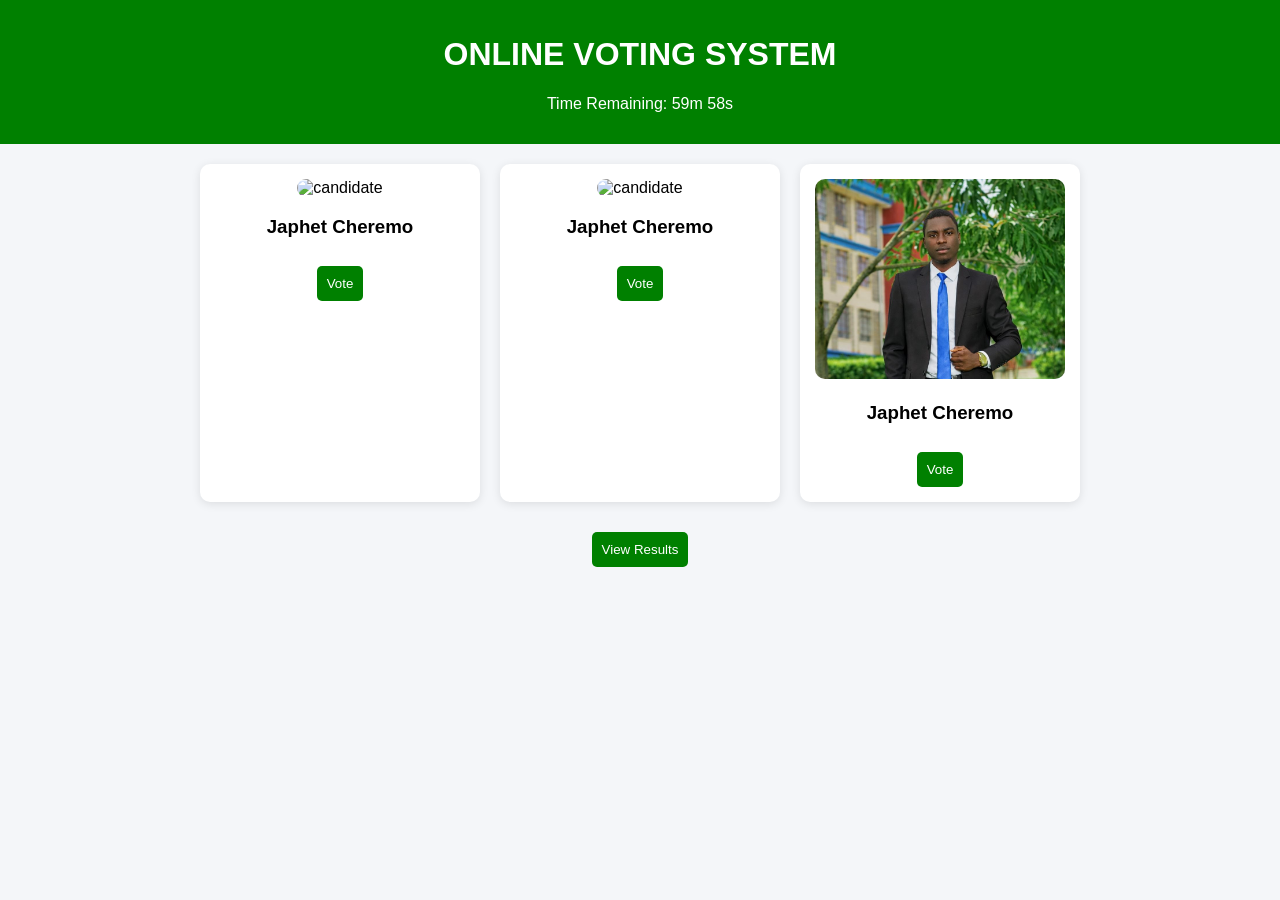
==== index.html @ c2651e5b "first commit" ====
<!DOCTYPE html>
<html lang="en">
<head>
  <meta charset="UTF-8">
  <title>Voting System</title>
  <link rel="stylesheet" href="style.css">
</head>
<body>

  <header>
    <h1>ONLINE VOTING SYSTEM</h1>
    <p id="timer">Loading timer...</p>
  </header>

  <main>
    <div class="container" id="candidates"></div>

    <div class="center">
      <a href="results.html">
        <button type="button">View Results</button>
      </a>
    </div>
  </main>

  <script src="data.js"></script>
  <script src="script.js"></script>
</body>
</html>
---- style.css ----
body {
  font-family: Arial;
  background: #f4f6f9;
  margin: 0;
}

header {
  background: green;
  color: white;
  text-align: center;
  padding: 15px;
}

.container {
  display: flex;
  flex-wrap: wrap;
  justify-content: center;
  margin: 20px;
  gap: 20px;
}

.card {
  background: white;
  width: 250px;
  border-radius: 10px;
  text-align: center;
  padding: 15px;
  box-shadow: 0 2px 10px rgba(0,0,0,0.1);
}

.card img {
  width: 100%;
  height: 200px;
  object-fit: cover;
  border-radius: 10px;
}

button {
  padding: 10px;
  margin-top: 10px;
  cursor: pointer;
  border: none;
  background: green;
  color: white;
  border-radius: 5px;
}

button:hover {
  background: darkgreen;
}

.center {
  text-align: center;
  margin-bottom: 20px;
}

.winner {
  border: 3px solid gold;
}
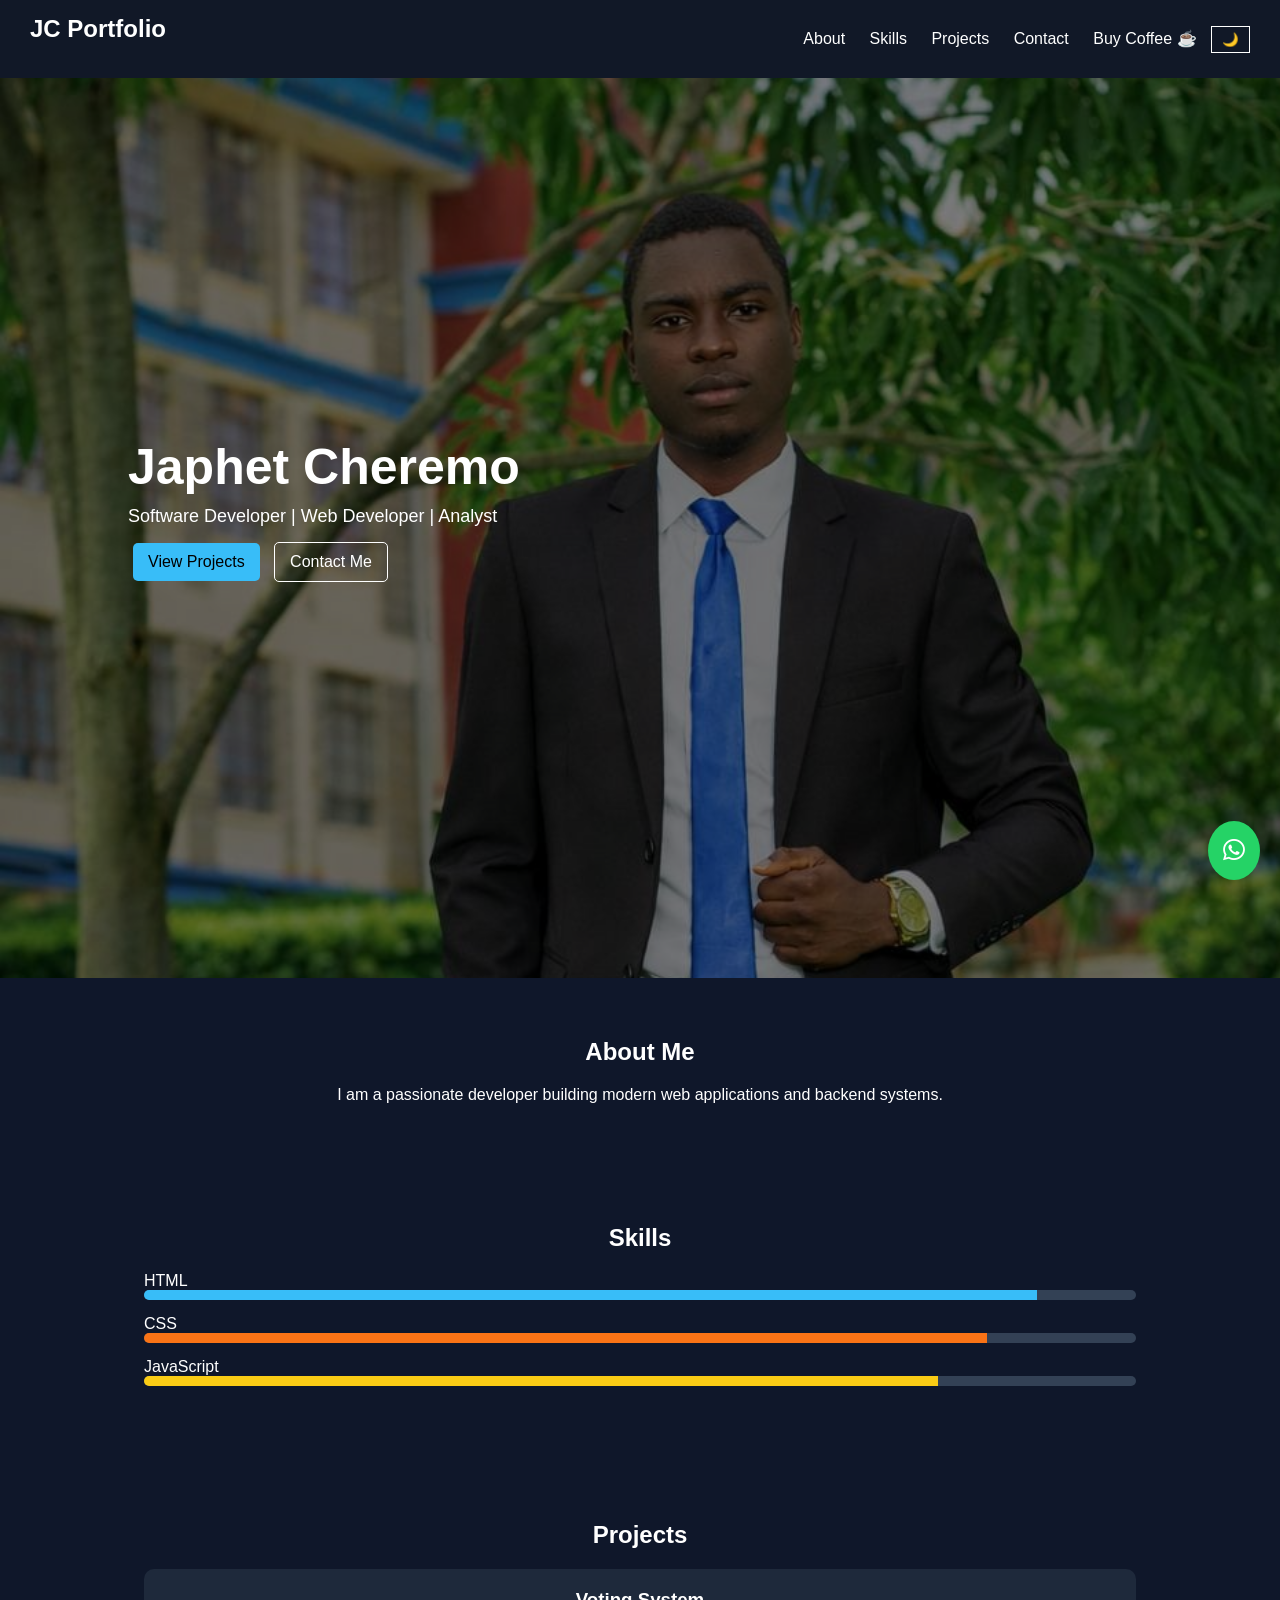
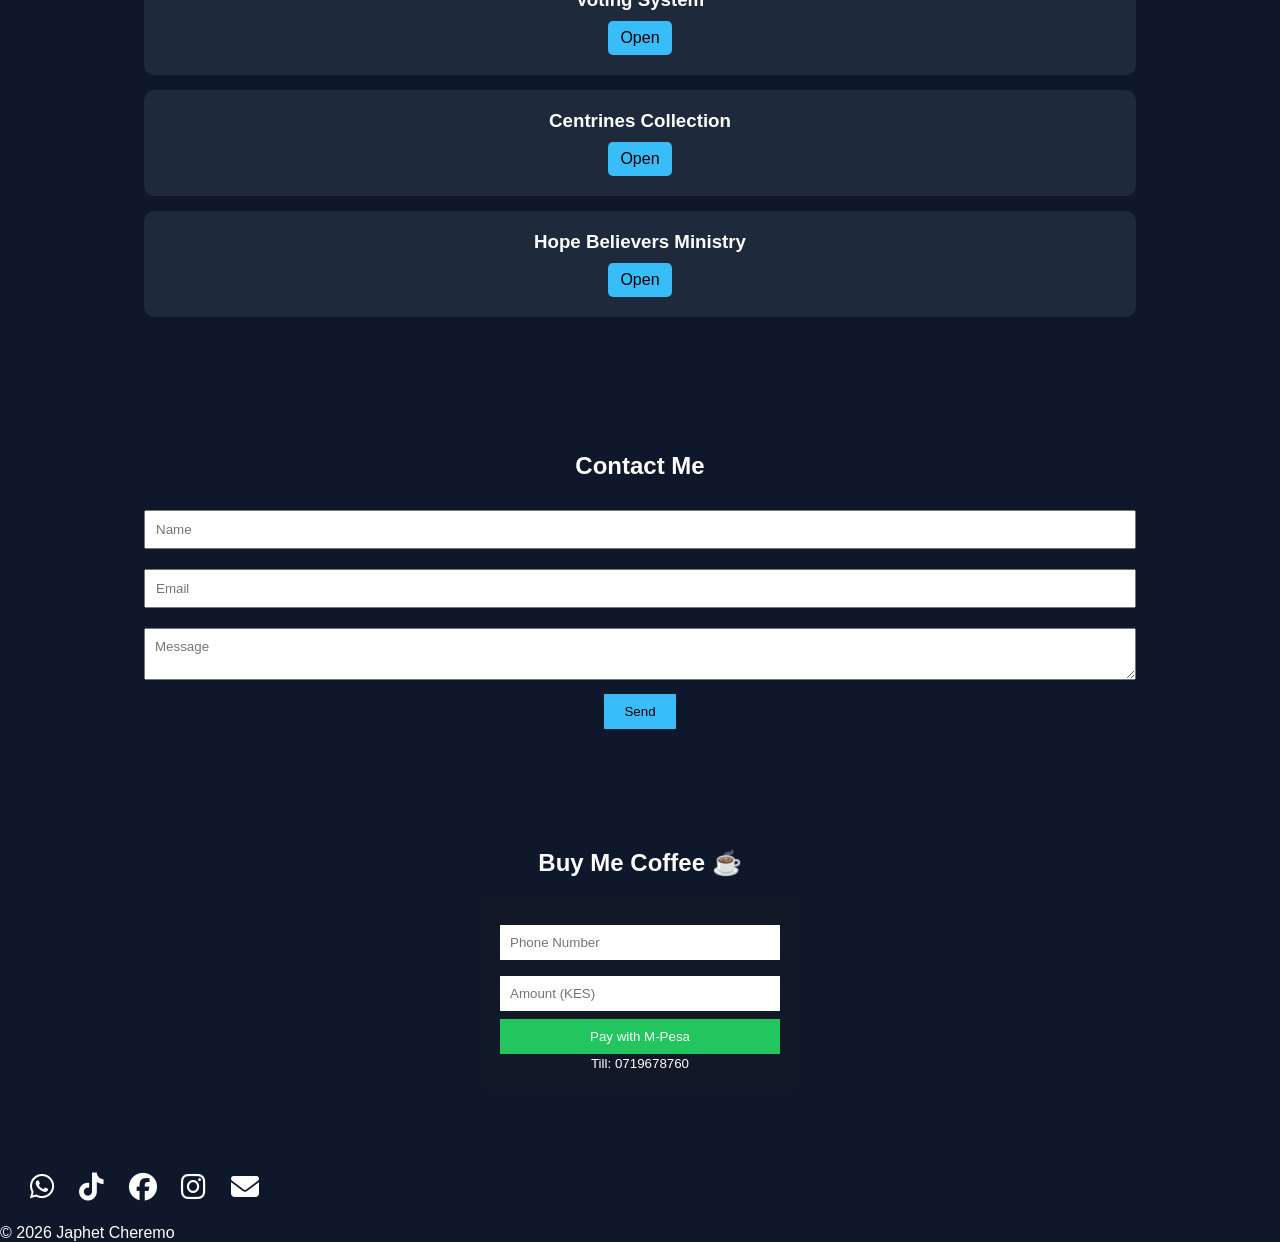
==== commit 042486c5: "Initial portfolio upload" ====
--- a/index.html
+++ b/index.html
@@ -1,28 +1,142 @@
 <!DOCTYPE html>
 <html lang="en">
 <head>
-  <meta charset="UTF-8">
-  <title>Voting System</title>
-  <link rel="stylesheet" href="style.css">
+<meta charset="UTF-8">
+<meta name="viewport" content="width=device-width, initial-scale=1.0">
+<title>Japhet Cheremo Portfolio</title>
+
+<link rel="stylesheet" href="style.css">
+<link rel="stylesheet" href="https://cdnjs.cloudflare.com/ajax/libs/font-awesome/6.5.0/css/all.min.css">
 </head>
+
 <body>
 
-  <header>
-    <h1>ONLINE VOTING SYSTEM</h1>
-    <p id="timer">Loading timer...</p>
-  </header>
+<nav>
+  <h2>JC Portfolio</h2>
 
-  <main>
-    <div class="container" id="candidates"></div>
+  <div class="nav-links">
+    <a href="#about">About</a>
+    <a href="#skills">Skills</a>
+    <a href="#projects">Projects</a>
+    <a href="#contact">Contact</a>
+    <a href="#donate">Buy Coffee ☕</a>
 
-    <div class="center">
-      <a href="results.html">
-        <button type="button">View Results</button>
-      </a>
+    <button onclick="toggleDark()" class="dark-btn">🌙</button>
+  </div>
+</nav>
+
+<header class="hero">
+
+  <div class="slider">
+    <div class="slides">
+
+      <div class="slide">
+        <img src="cheremo.jpeg" alt="slide">
+      </div>
+
+      
+
     </div>
-  </main>
+  </div>
 
-  <script src="data.js"></script>
-  <script src="script.js"></script>
+  <div class="overlay"></div>
+
+  <div class="hero-text">
+    <h1>Japhet Cheremo</h1>
+    <p>Software Developer | Web Developer | Analyst</p>
+
+    <div class="buttons">
+      <a href="#projects" class="btn">View Projects</a>
+      <a href="#contact" class="btn-outline">Contact Me</a>
+    </div>
+  </div>
+
+</header>
+
+<!-- ================= ABOUT ================= -->
+<section id="about">
+  <h2>About Me</h2>
+  <p>
+    I am a passionate developer building modern web applications and backend systems.
+  </p>
+</section>
+
+<!-- ================= SKILLS ================= -->
+<section id="skills">
+  <h2>Skills</h2>
+
+  <div class="skill"><p>HTML</p><div class="bar"><div class="fill html"></div></div></div>
+  <div class="skill"><p>CSS</p><div class="bar"><div class="fill css"></div></div></div>
+  <div class="skill"><p>JavaScript</p><div class="bar"><div class="fill js"></div></div></div>
+
+</section>
+
+<!-- ================= PROJECTS ================= -->
+<section id="projects">
+  <h2>Projects</h2>
+
+  <div class="project">
+    <h3>Voting System</h3>
+    <a href="https://japhetcheremo-cloud.github.io/repository/" target="_blank">Open</a>
+  </div>
+
+  <div class="project">
+    <h3>Centrines Collection</h3>
+    <a href="https://japhetcheremo-cloud.github.io/centrines-collection/" target="_blank">Open</a>
+  </div>
+
+  <div class="project">
+    <h3>Hope Believers Ministry</h3>
+    <a href="https://japhetcheremo-cloud.github.io/hope-belivers-ministry/" target="_blank">Open</a>
+  </div>
+
+</section>
+
+<!-- ================= CONTACT ================= -->
+<section id="contact">
+  <h2>Contact Me</h2>
+
+  <form>
+    <input type="text" placeholder="Name">
+    <input type="email" placeholder="Email">
+    <textarea placeholder="Message"></textarea>
+    <button type="submit">Send</button>
+  </form>
+</section>
+
+<!-- ================= MPESA ================= -->
+<section id="donate">
+  <h2>Buy Me Coffee ☕</h2>
+
+  <div class="mpesa-card">
+    <input type="text" placeholder="Phone Number">
+    <input type="number" placeholder="Amount (KES)">
+    <button onclick="payMpesa()">Pay with M-Pesa</button>
+    <p id="mpesa-status"></p>
+
+    <small>Till: 0719678760</small>
+  </div>
+</section>
+
+<!-- ================= SOCIAL ================= -->
+<footer>
+
+  <div class="social-icons">
+    <a href="https://wa.me/254719678760"><i class="fab fa-whatsapp"></i></a>
+    <a href="https://www.tiktok.com/@japhet.cheremo"><i class="fab fa-tiktok"></i></a>
+    <a href="https://www.facebook.com/profile.php?id=61564247063691"><i class="fab fa-facebook"></i></a>
+    <a href="https://www.instagram.com/honjaphetcheremo/"><i class="fab fa-instagram"></i></a>
+    <a href="mailto:japhetcheremo@gmail.com"><i class="fas fa-envelope"></i></a>
+  </div>
+
+  <p>© 2026 Japhet Cheremo</p>
+</footer>
+
+<!-- FLOATING WHATSAPP -->
+<a href="https://wa.me/254719678760" class="whatsapp-float">
+  <i class="fab fa-whatsapp"></i>
+</a>
+
+<script src="script.js"></script>
 </body>
 </html>
--- a/style.css
+++ b/style.css
@@ -1,59 +1,278 @@
+* {
+  margin: 0;
+  padding: 0;
+  box-sizing: border-box;
+  font-family: Arial, sans-serif;
+}
+
+/* ================= BODY ================= */
 body {
-  font-family: Arial;
-  background: #f4f6f9;
-  margin: 0;
-}
-
-header {
-  background: green;
-  color: white;
+  background: #0f172a;
+  color: white;
+  transition: 0.4s;
+}
+
+/* ================= DARK MODE ================= */
+.dark-mode {
+  background: white;
+  color: black;
+}
+
+/* ================= NAVBAR ================= */
+nav {
+  display: flex;
+  justify-content: space-between;
+  align-items: center;
+  padding: 15px 30px;
+  background: #111827;
+  position: sticky;
+  top: 0;
+  z-index: 1000;
+}
+
+.nav-links a {
+  margin: 0 10px;
+  color: white;
+  text-decoration: none;
+}
+
+.dark-btn {
+  background: transparent;
+  border: 1px solid white;
+  color: white;
+  padding: 5px 10px;
+  cursor: pointer;
+}
+
+.hero {
+  position: relative;
+  height: 100vh;
+  overflow: hidden;
+}
+
+/* SLIDER CONTAINER */
+.slides {
+  width: 100%;
+  height: 100%;
+  position: relative;
+}
+
+
+.slide img {
+  width: 110%;              
+  height: 100vh;
+  object-fit: cover;
+  position: absolute;
+  top: 0;
+  left: 0;
+
+  animation: slowMove 10s infinite alternate ease-in-out;
+}
+
+
+@keyframes slowMove {
+  0% {
+    transform: scale(1.1) translateX(0px);
+  }
+  100% {
+    transform: scale(1.1) translateX(-60px);
+  }
+}
+
+
+.overlay {
+  position: absolute;
+  width: 100%;
+  height: 100%;
+  background: rgba(0,0,0,0.5);
+  top: 0;
+  left: 0;
+}
+
+
+.hero-text {
+  position: absolute;
+  top: 40%;
+  left: 10%;
+  z-index: 2;
+}
+
+.hero-text h1 {
+  font-size: 50px;
+}
+
+.hero-text p {
+  font-size: 18px;
+  margin: 10px 0;
+}
+
+
+.buttons {
+  margin-top: 10px;
+}
+
+.btn, .btn-outline {
+  padding: 10px 15px;
+  margin: 5px;
+  border-radius: 5px;
+  text-decoration: none;
+  display: inline-block;
+}
+
+.btn {
+  background: #38bdf8;
+  color: black;
+}
+
+.btn-outline {
+  border: 1px solid white;
+  color: white;
+}
+
+section {
+  padding: 60px 20px;
   text-align: center;
+}
+
+h2 {
+  margin-bottom: 20px;
+}
+
+.skill {
+  width: 80%;
+  margin: 15px auto;
+  text-align: left;
+}
+
+.bar {
+  width: 100%;
+  height: 10px;
+  background: #334155;
+  border-radius: 10px;
+  overflow: hidden;
+}
+
+.fill {
+  height: 10px;
+  animation: fillAnim 2s ease-in-out;
+}
+
+.html { width: 90%; background: #38bdf8; }
+.css { width: 85%; background: #f97316; }
+.js { width: 80%; background: #facc15; }
+
+/* animation */
+@keyframes fillAnim {
+  from { width: 0; }
+}
+
+.project {
+  background: #1e293b;
+  padding: 20px;
+  margin: 15px auto;
+  width: 80%;
+  border-radius: 10px;
+  transition: 0.3s;
+}
+
+.project:hover {
+  transform: scale(1.03);
+}
+
+.project a {
+  display: inline-block;
+  margin-top: 10px;
+  padding: 8px 12px;
+  background: #38bdf8;
+  color: black;
+  text-decoration: none;
+  border-radius: 5px;
+}
+
+form {
+  width: 80%;
+  margin: auto;
+}
+
+form input, form textarea {
+  width: 100%;
+  margin: 10px 0;
+  padding: 10px;
+}
+
+form button {
+  padding: 10px 20px;
+  background: #38bdf8;
+  border: none;
+  cursor: pointer;
+}
+
+.mpesa-card {
+  background: #111827;
+  width: 320px;
+  margin: auto;
+  padding: 20px;
+  border-radius: 10px;
+}
+
+.mpesa-card input {
+  width: 100%;
+  margin: 8px 0;
+  padding: 10px;
+  border: none;
+}
+
+.mpesa-card button {
+  width: 100%;
+  padding: 10px;
+  background: #22c55e;
+  border: none;
+  cursor: pointer;
+  color: white;
+}
+
+.social-icons {
+  margin: 20px;
+}
+
+.social-icons a {
+  font-size: 28px;
+  margin: 10px;
+  color: white;
+  transition: 0.3s;
+}
+
+.social-icons a:hover {
+  transform: scale(1.2);
+}
+
+.wa { color: #25D366; }
+.tiktok { color: white; }
+.fb { color: #1877F2; }
+.ig { color: #E1306C; }
+.mail { color: #facc15; }
+
+.whatsapp-float {
+  position: fixed;
+  bottom: 20px;
+  right: 20px;
+  background: #25D366;
   padding: 15px;
-}
-
-.container {
-  display: flex;
-  flex-wrap: wrap;
-  justify-content: center;
-  margin: 20px;
-  gap: 20px;
-}
-
-.card {
-  background: white;
-  width: 250px;
-  border-radius: 10px;
-  text-align: center;
-  padding: 15px;
-  box-shadow: 0 2px 10px rgba(0,0,0,0.1);
-}
-
-.card img {
-  width: 100%;
-  height: 200px;
-  object-fit: cover;
-  border-radius: 10px;
-}
-
-button {
-  padding: 10px;
-  margin-top: 10px;
-  cursor: pointer;
-  border: none;
-  background: green;
-  color: white;
-  border-radius: 5px;
-}
-
-button:hover {
-  background: darkgreen;
-}
-
-.center {
-  text-align: center;
-  margin-bottom: 20px;
-}
-
-.winner {
-  border: 3px solid gold;
+  border-radius: 50%;
+  font-size: 25px;
+  color: white;
+  z-index: 1000;
+}
+@media (max-width: 768px) {
+  .hero-text h1 {
+    font-size: 30px;
+  }
+
+  .project {
+    width: 95%;
+  }
+
+  .mpesa-card {
+    width: 90%;
+  }
 }
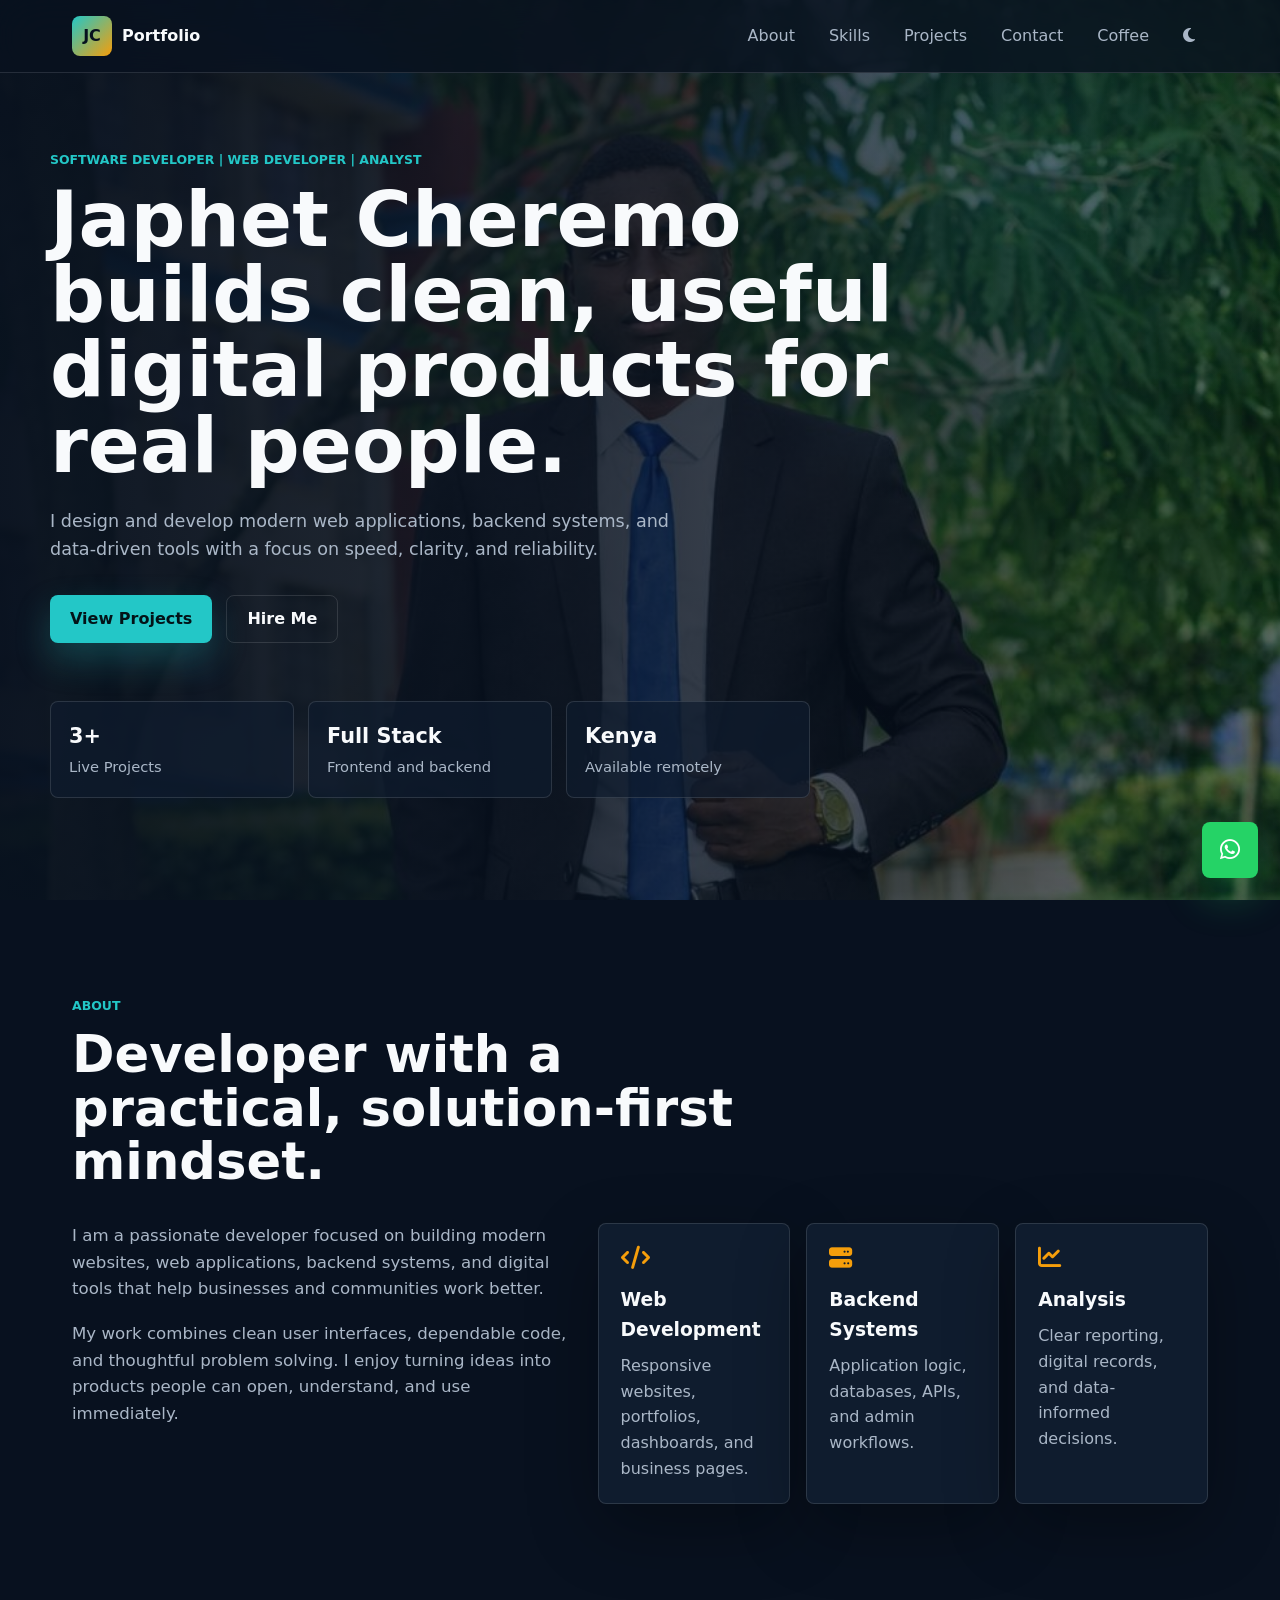
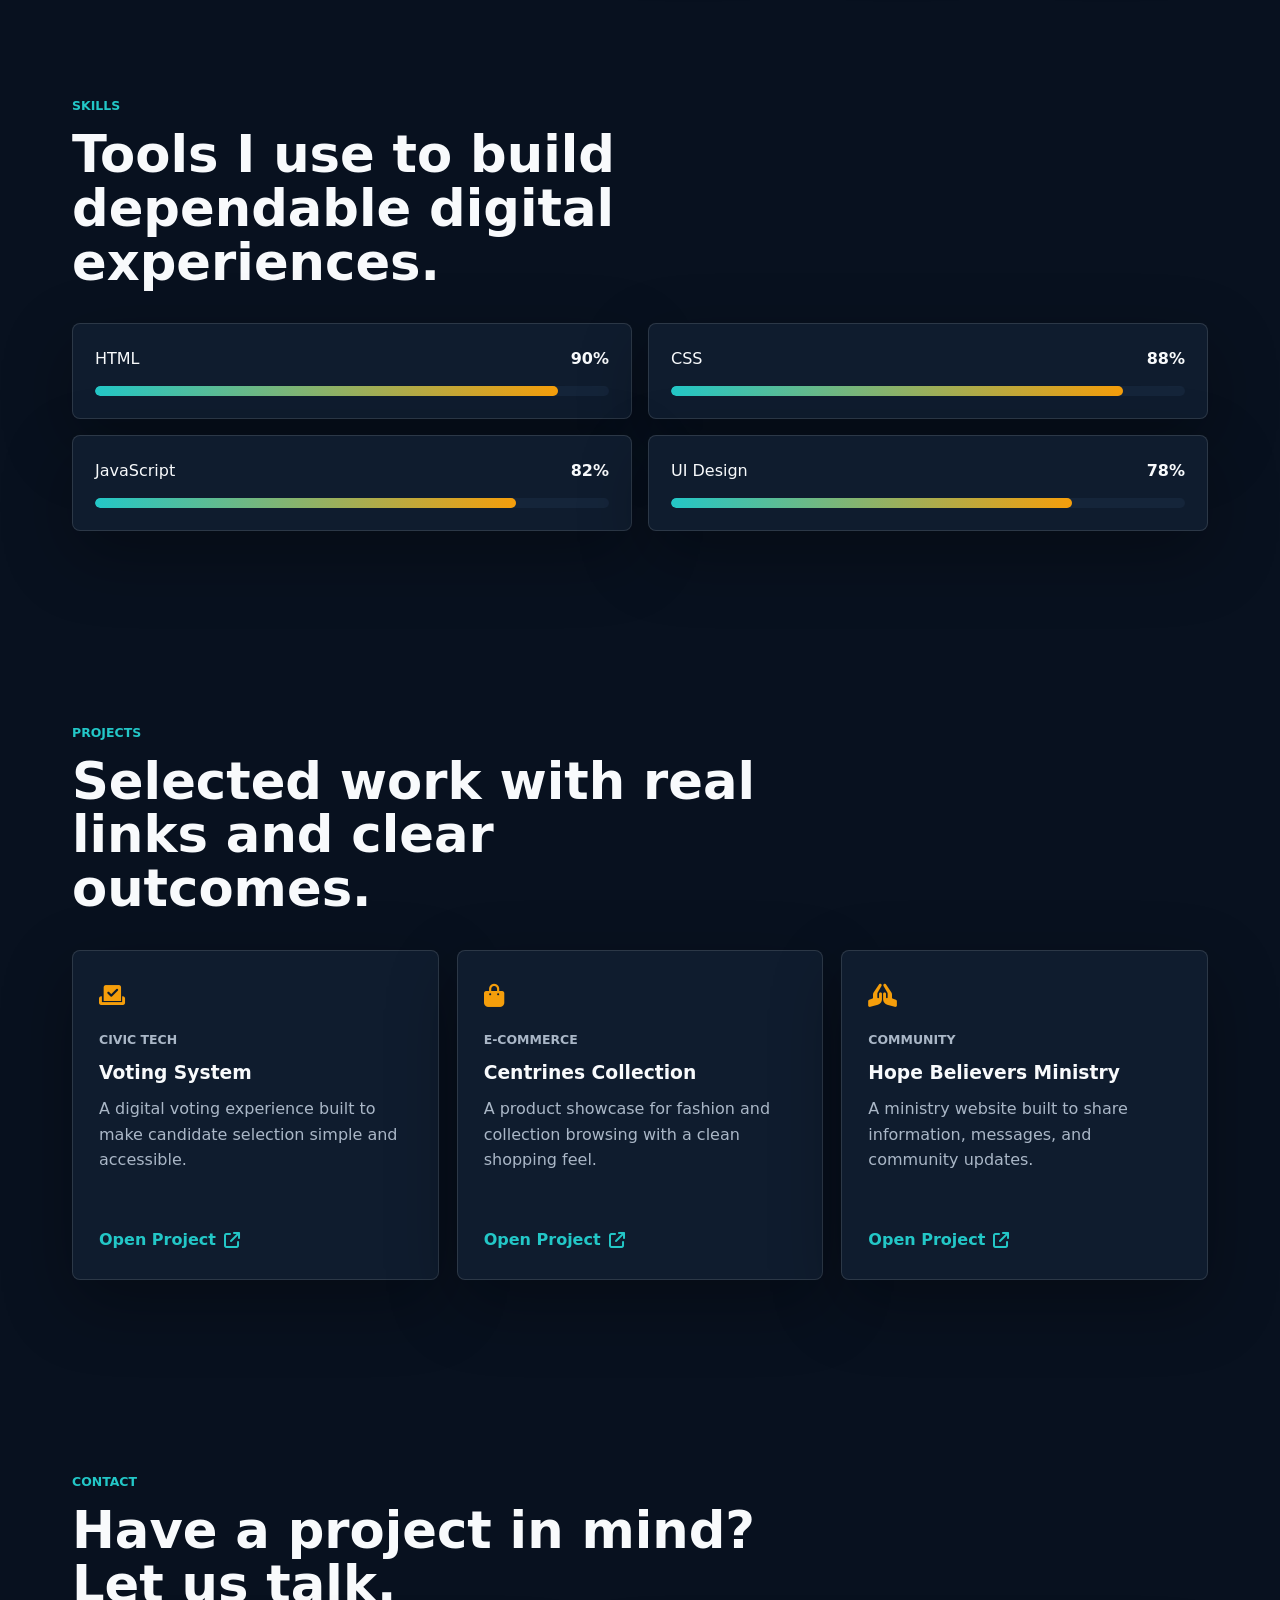
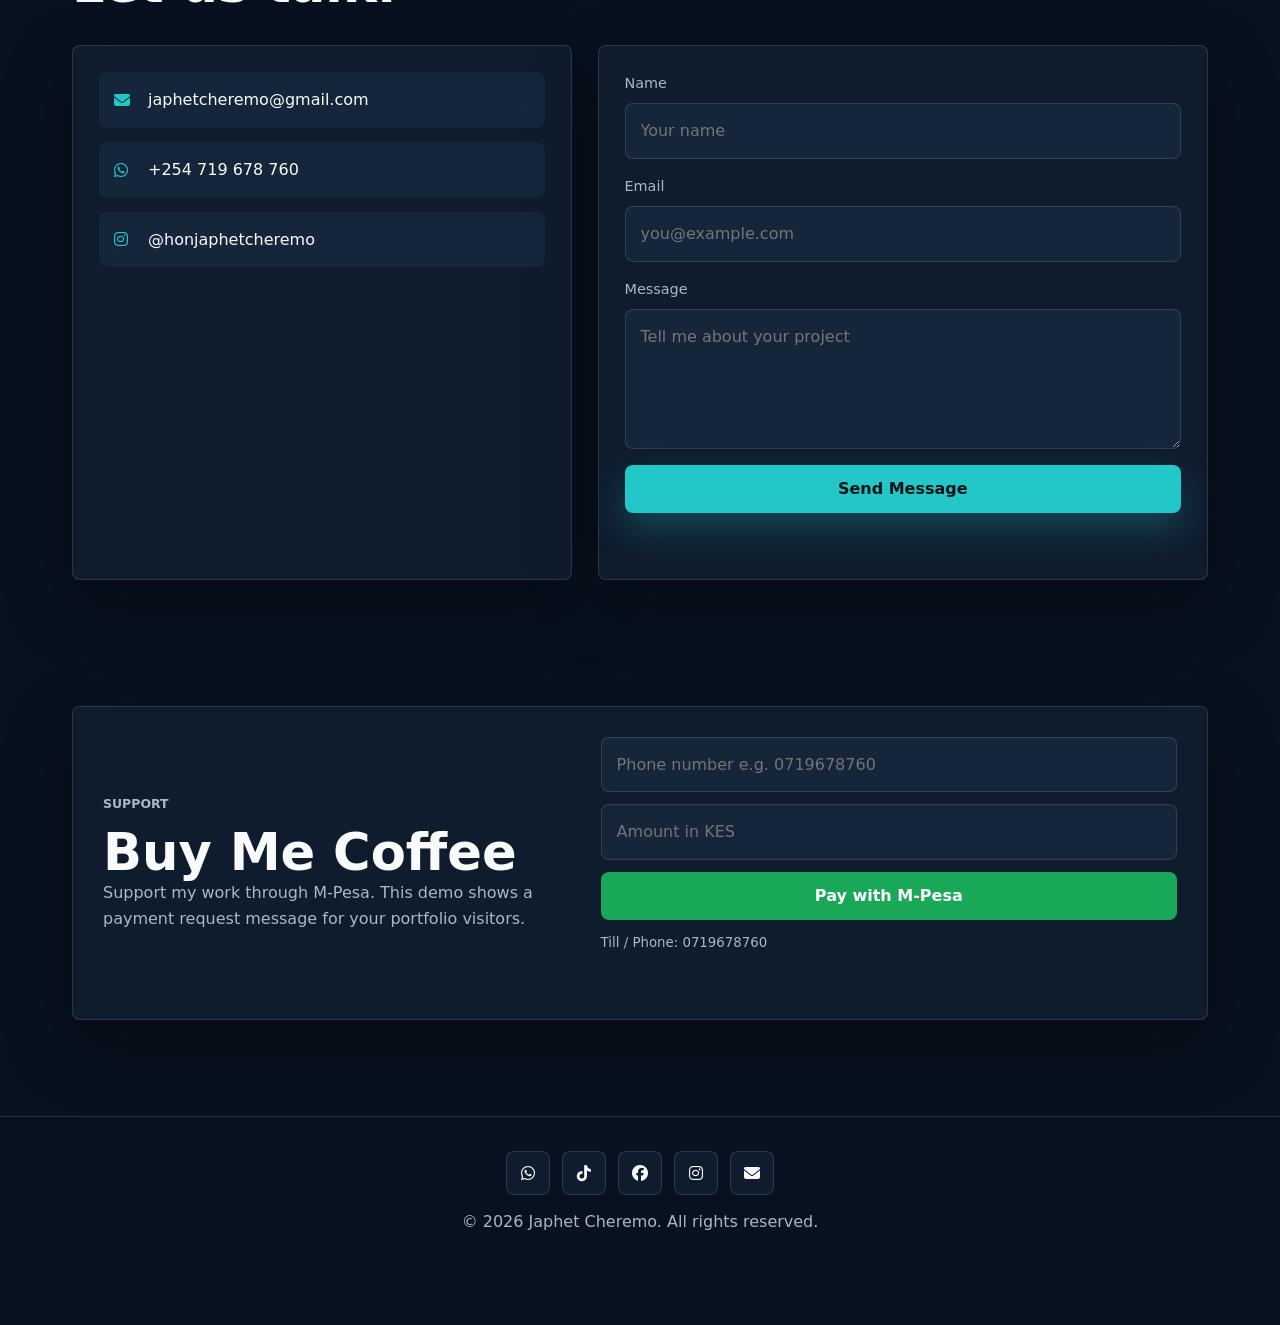
==== commit 2f12fd93: "update" ====
--- a/index.html
+++ b/index.html
@@ -1,142 +1,254 @@
 <!DOCTYPE html>
 <html lang="en">
 <head>
-<meta charset="UTF-8">
-<meta name="viewport" content="width=device-width, initial-scale=1.0">
-<title>Japhet Cheremo Portfolio</title>
-
-<link rel="stylesheet" href="style.css">
-<link rel="stylesheet" href="https://cdnjs.cloudflare.com/ajax/libs/font-awesome/6.5.0/css/all.min.css">
+  <meta charset="UTF-8">
+  <meta name="viewport" content="width=device-width, initial-scale=1.0">
+  <meta name="description" content="Portfolio website for Japhet Cheremo, software developer, web developer, and analyst.">
+  <title>Japhet Cheremo | Software Developer</title>
+  <link rel="preconnect" href="https://cdnjs.cloudflare.com">
+  <link rel="stylesheet" href="style.css">
+  <link rel="stylesheet" href="https://cdnjs.cloudflare.com/ajax/libs/font-awesome/6.5.0/css/all.min.css">
 </head>
-
 <body>
-
-<nav>
-  <h2>JC Portfolio</h2>
-
-  <div class="nav-links">
-    <a href="#about">About</a>
-    <a href="#skills">Skills</a>
-    <a href="#projects">Projects</a>
-    <a href="#contact">Contact</a>
-    <a href="#donate">Buy Coffee ☕</a>
-
-    <button onclick="toggleDark()" class="dark-btn">🌙</button>
-  </div>
-</nav>
-
-<header class="hero">
-
-  <div class="slider">
-    <div class="slides">
-
-      <div class="slide">
-        <img src="cheremo.jpeg" alt="slide">
-      </div>
-
-      
-
+  <header class="site-header">
+    <nav class="navbar" aria-label="Primary navigation">
+      <a class="brand" href="#home" aria-label="Japhet Cheremo home">
+        <span>JC</span>
+        Portfolio
+      </a>
+
+      <button class="menu-toggle" type="button" aria-label="Open navigation" aria-expanded="false">
+        <i class="fa-solid fa-bars"></i>
+      </button>
+
+      <div class="nav-links">
+        <a href="#about">About</a>
+        <a href="#skills">Skills</a>
+        <a href="#projects">Projects</a>
+        <a href="#contact">Contact</a>
+        <a href="#coffee">Coffee</a>
+        <button class="theme-toggle" type="button" aria-label="Toggle color theme">
+          <i class="fa-solid fa-moon"></i>
+        </button>
+      </div>
+    </nav>
+  </header>
+
+  <main>
+    <section class="hero" id="home">
+      <div class="hero-media" aria-hidden="true">
+        <img src="cheremo.jpeg" alt="">
+      </div>
+      <div class="hero-overlay"></div>
+
+      <div class="hero-content">
+        <p class="eyebrow">Software Developer | Web Developer | Analyst</p>
+        <h1>Japhet Cheremo builds clean, useful digital products for real people.</h1>
+        <p class="hero-copy">
+          I design and develop modern web applications, backend systems, and data-driven tools with a focus on speed, clarity, and reliability.
+        </p>
+
+        <div class="hero-actions">
+          <a class="btn primary" href="#projects">View Projects</a>
+          <a class="btn secondary" href="mailto:japhetcheremo@gmail.com">Hire Me</a>
+        </div>
+
+        <div class="hero-stats" aria-label="Professional highlights">
+          <article>
+            <strong>3+</strong>
+            <span>Live Projects</span>
+          </article>
+          <article>
+            <strong>Full Stack</strong>
+            <span>Frontend and backend</span>
+          </article>
+          <article>
+            <strong>Kenya</strong>
+            <span>Available remotely</span>
+          </article>
+        </div>
+      </div>
+    </section>
+
+    <section class="section about-section" id="about">
+      <div class="section-heading">
+        <p class="eyebrow">About</p>
+        <h2>Developer with a practical, solution-first mindset.</h2>
+      </div>
+
+      <div class="about-grid">
+        <div class="about-copy">
+          <p>
+            I am a passionate developer focused on building modern websites, web applications, backend systems, and digital tools that help businesses and communities work better.
+          </p>
+          <p>
+            My work combines clean user interfaces, dependable code, and thoughtful problem solving. I enjoy turning ideas into products people can open, understand, and use immediately.
+          </p>
+        </div>
+
+        <div class="service-list" aria-label="Services">
+          <article>
+            <i class="fa-solid fa-code"></i>
+            <h3>Web Development</h3>
+            <p>Responsive websites, portfolios, dashboards, and business pages.</p>
+          </article>
+          <article>
+            <i class="fa-solid fa-server"></i>
+            <h3>Backend Systems</h3>
+            <p>Application logic, databases, APIs, and admin workflows.</p>
+          </article>
+          <article>
+            <i class="fa-solid fa-chart-line"></i>
+            <h3>Analysis</h3>
+            <p>Clear reporting, digital records, and data-informed decisions.</p>
+          </article>
+        </div>
+      </div>
+    </section>
+
+    <section class="section skills-section" id="skills">
+      <div class="section-heading">
+        <p class="eyebrow">Skills</p>
+        <h2>Tools I use to build dependable digital experiences.</h2>
+      </div>
+
+      <div class="skills-grid">
+        <article class="skill-card">
+          <div class="skill-top">
+            <span>HTML</span>
+            <strong>90%</strong>
+          </div>
+          <div class="meter"><span style="width: 90%"></span></div>
+        </article>
+        <article class="skill-card">
+          <div class="skill-top">
+            <span>CSS</span>
+            <strong>88%</strong>
+          </div>
+          <div class="meter"><span style="width: 88%"></span></div>
+        </article>
+        <article class="skill-card">
+          <div class="skill-top">
+            <span>JavaScript</span>
+            <strong>82%</strong>
+          </div>
+          <div class="meter"><span style="width: 82%"></span></div>
+        </article>
+        <article class="skill-card">
+          <div class="skill-top">
+            <span>UI Design</span>
+            <strong>78%</strong>
+          </div>
+          <div class="meter"><span style="width: 78%"></span></div>
+        </article>
+      </div>
+    </section>
+
+    <section class="section projects-section" id="projects">
+      <div class="section-heading">
+        <p class="eyebrow">Projects</p>
+        <h2>Selected work with real links and clear outcomes.</h2>
+      </div>
+
+      <div class="projects-grid">
+        <article class="project-card">
+          <div class="project-icon"><i class="fa-solid fa-check-to-slot"></i></div>
+          <p class="project-type">Civic Tech</p>
+          <h3>Voting System</h3>
+          <p>A digital voting experience built to make candidate selection simple and accessible.</p>
+          <a href="https://japhetcheremo-cloud.github.io/repository/" target="_blank" rel="noopener noreferrer">
+            Open Project <i class="fa-solid fa-arrow-up-right-from-square"></i>
+          </a>
+        </article>
+
+        <article class="project-card">
+          <div class="project-icon"><i class="fa-solid fa-bag-shopping"></i></div>
+          <p class="project-type">E-commerce</p>
+          <h3>Centrines Collection</h3>
+          <p>A product showcase for fashion and collection browsing with a clean shopping feel.</p>
+          <a href="https://japhetcheremo-cloud.github.io/centrines-collection/" target="_blank" rel="noopener noreferrer">
+            Open Project <i class="fa-solid fa-arrow-up-right-from-square"></i>
+          </a>
+        </article>
+
+        <article class="project-card">
+          <div class="project-icon"><i class="fa-solid fa-hands-praying"></i></div>
+          <p class="project-type">Community</p>
+          <h3>Hope Believers Ministry</h3>
+          <p>A ministry website built to share information, messages, and community updates.</p>
+          <a href="https://japhetcheremo-cloud.github.io/hope-belivers-ministry/" target="_blank" rel="noopener noreferrer">
+            Open Project <i class="fa-solid fa-arrow-up-right-from-square"></i>
+          </a>
+        </article>
+      </div>
+    </section>
+
+    <section class="section contact-section" id="contact">
+      <div class="section-heading">
+        <p class="eyebrow">Contact</p>
+        <h2>Have a project in mind? Let us talk.</h2>
+      </div>
+
+      <div class="contact-grid">
+        <div class="contact-panel">
+          <a href="mailto:japhetcheremo@gmail.com"><i class="fa-solid fa-envelope"></i> japhetcheremo@gmail.com</a>
+          <a href="https://wa.me/254719678760" target="_blank" rel="noopener noreferrer"><i class="fa-brands fa-whatsapp"></i> +254 719 678 760</a>
+          <a href="https://www.instagram.com/honjaphetcheremo/" target="_blank" rel="noopener noreferrer"><i class="fa-brands fa-instagram"></i> @honjaphetcheremo</a>
+        </div>
+
+        <form class="contact-form" id="contactForm">
+          <label>
+            <span>Name</span>
+            <input type="text" name="name" placeholder="Your name" required>
+          </label>
+          <label>
+            <span>Email</span>
+            <input type="email" name="email" placeholder="you@example.com" required>
+          </label>
+          <label>
+            <span>Message</span>
+            <textarea name="message" placeholder="Tell me about your project" required></textarea>
+          </label>
+          <button class="btn primary" type="submit">Send Message</button>
+          <p class="form-status" id="formStatus" role="status"></p>
+        </form>
+      </div>
+    </section>
+
+    <section class="section coffee-section" id="coffee">
+      <div class="coffee-card">
+        <div>
+          <p class="eyebrow">Support</p>
+          <h2>Buy Me Coffee</h2>
+          <p>Support my work through M-Pesa. This demo shows a payment request message for your portfolio visitors.</p>
+        </div>
+
+        <form class="mpesa-form" id="mpesaForm">
+          <input type="tel" id="mpesaPhone" placeholder="Phone number e.g. 0719678760" required>
+          <input type="number" id="mpesaAmount" placeholder="Amount in KES" min="1" required>
+          <button type="submit">Pay with M-Pesa</button>
+          <small>Till / Phone: 0719678760</small>
+          <p id="mpesaStatus" role="status"></p>
+        </form>
+      </div>
+    </section>
+  </main>
+
+  <footer class="footer">
+    <div class="social-icons" aria-label="Social links">
+      <a href="https://wa.me/254719678760" target="_blank" rel="noopener noreferrer" aria-label="WhatsApp"><i class="fa-brands fa-whatsapp"></i></a>
+      <a href="https://www.tiktok.com/@japhet.cheremo" target="_blank" rel="noopener noreferrer" aria-label="TikTok"><i class="fa-brands fa-tiktok"></i></a>
+      <a href="https://www.facebook.com/profile.php?id=61564247063691" target="_blank" rel="noopener noreferrer" aria-label="Facebook"><i class="fa-brands fa-facebook"></i></a>
+      <a href="https://www.instagram.com/honjaphetcheremo/" target="_blank" rel="noopener noreferrer" aria-label="Instagram"><i class="fa-brands fa-instagram"></i></a>
+      <a href="mailto:japhetcheremo@gmail.com" aria-label="Email"><i class="fa-solid fa-envelope"></i></a>
     </div>
-  </div>
-
-  <div class="overlay"></div>
-
-  <div class="hero-text">
-    <h1>Japhet Cheremo</h1>
-    <p>Software Developer | Web Developer | Analyst</p>
-
-    <div class="buttons">
-      <a href="#projects" class="btn">View Projects</a>
-      <a href="#contact" class="btn-outline">Contact Me</a>
-    </div>
-  </div>
-
-</header>
-
-<!-- ================= ABOUT ================= -->
-<section id="about">
-  <h2>About Me</h2>
-  <p>
-    I am a passionate developer building modern web applications and backend systems.
-  </p>
-</section>
-
-<!-- ================= SKILLS ================= -->
-<section id="skills">
-  <h2>Skills</h2>
-
-  <div class="skill"><p>HTML</p><div class="bar"><div class="fill html"></div></div></div>
-  <div class="skill"><p>CSS</p><div class="bar"><div class="fill css"></div></div></div>
-  <div class="skill"><p>JavaScript</p><div class="bar"><div class="fill js"></div></div></div>
-
-</section>
-
-<!-- ================= PROJECTS ================= -->
-<section id="projects">
-  <h2>Projects</h2>
-
-  <div class="project">
-    <h3>Voting System</h3>
-    <a href="https://japhetcheremo-cloud.github.io/repository/" target="_blank">Open</a>
-  </div>
-
-  <div class="project">
-    <h3>Centrines Collection</h3>
-    <a href="https://japhetcheremo-cloud.github.io/centrines-collection/" target="_blank">Open</a>
-  </div>
-
-  <div class="project">
-    <h3>Hope Believers Ministry</h3>
-    <a href="https://japhetcheremo-cloud.github.io/hope-belivers-ministry/" target="_blank">Open</a>
-  </div>
-
-</section>
-
-<!-- ================= CONTACT ================= -->
-<section id="contact">
-  <h2>Contact Me</h2>
-
-  <form>
-    <input type="text" placeholder="Name">
-    <input type="email" placeholder="Email">
-    <textarea placeholder="Message"></textarea>
-    <button type="submit">Send</button>
-  </form>
-</section>
-
-<!-- ================= MPESA ================= -->
-<section id="donate">
-  <h2>Buy Me Coffee ☕</h2>
-
-  <div class="mpesa-card">
-    <input type="text" placeholder="Phone Number">
-    <input type="number" placeholder="Amount (KES)">
-    <button onclick="payMpesa()">Pay with M-Pesa</button>
-    <p id="mpesa-status"></p>
-
-    <small>Till: 0719678760</small>
-  </div>
-</section>
-
-<!-- ================= SOCIAL ================= -->
-<footer>
-
-  <div class="social-icons">
-    <a href="https://wa.me/254719678760"><i class="fab fa-whatsapp"></i></a>
-    <a href="https://www.tiktok.com/@japhet.cheremo"><i class="fab fa-tiktok"></i></a>
-    <a href="https://www.facebook.com/profile.php?id=61564247063691"><i class="fab fa-facebook"></i></a>
-    <a href="https://www.instagram.com/honjaphetcheremo/"><i class="fab fa-instagram"></i></a>
-    <a href="mailto:japhetcheremo@gmail.com"><i class="fas fa-envelope"></i></a>
-  </div>
-
-  <p>© 2026 Japhet Cheremo</p>
-</footer>
-
-<!-- FLOATING WHATSAPP -->
-<a href="https://wa.me/254719678760" class="whatsapp-float">
-  <i class="fab fa-whatsapp"></i>
-</a>
-
-<script src="script.js"></script>
+    <p>&copy; 2026 Japhet Cheremo. All rights reserved.</p>
+  </footer>
+
+  <a href="https://wa.me/254719678760" class="whatsapp-float" target="_blank" rel="noopener noreferrer" aria-label="Chat on WhatsApp">
+    <i class="fa-brands fa-whatsapp"></i>
+  </a>
+
+  <script src="script.js"></script>
 </body>
 </html>
--- a/style.css
+++ b/style.css
@@ -1,278 +1,652 @@
+:root {
+  --bg: #08111f;
+  --surface: #0f1c2e;
+  --surface-soft: #15253a;
+  --text: #f8fafc;
+  --muted: #aab7c7;
+  --line: rgba(255, 255, 255, 0.12);
+  --accent: #23c7c7;
+  --accent-strong: #f59e0b;
+  --accent-dark: #083f46;
+  --shadow: 0 24px 70px rgba(0, 0, 0, 0.32);
+}
+
+[data-theme="light"] {
+  --bg: #f4f7fb;
+  --surface: #ffffff;
+  --surface-soft: #e9f0f7;
+  --text: #102033;
+  --muted: #526173;
+  --line: rgba(16, 32, 51, 0.14);
+  --accent: #008c95;
+  --accent-strong: #d97706;
+  --accent-dark: #dff7f7;
+  --shadow: 0 24px 60px rgba(24, 44, 65, 0.16);
+}
+
 * {
+  box-sizing: border-box;
   margin: 0;
   padding: 0;
-  box-sizing: border-box;
-  font-family: Arial, sans-serif;
-}
-
-/* ================= BODY ================= */
+}
+
+html {
+  scroll-behavior: smooth;
+}
+
 body {
-  background: #0f172a;
-  color: white;
-  transition: 0.4s;
-}
-
-/* ================= DARK MODE ================= */
-.dark-mode {
-  background: white;
-  color: black;
-}
-
-/* ================= NAVBAR ================= */
-nav {
+  background: var(--bg);
+  color: var(--text);
+  font-family: Inter, ui-sans-serif, system-ui, -apple-system, BlinkMacSystemFont, "Segoe UI", Arial, sans-serif;
+  line-height: 1.6;
+  transition: background 0.25s ease, color 0.25s ease;
+}
+
+img {
+  display: block;
+  max-width: 100%;
+}
+
+a {
+  color: inherit;
+  text-decoration: none;
+}
+
+button,
+input,
+textarea {
+  font: inherit;
+}
+
+.site-header {
+  backdrop-filter: blur(20px);
+  background: rgba(8, 17, 31, 0.78);
+  border-bottom: 1px solid var(--line);
+  left: 0;
+  position: fixed;
+  right: 0;
+  top: 0;
+  z-index: 50;
+}
+
+[data-theme="light"] .site-header {
+  background: rgba(244, 247, 251, 0.82);
+}
+
+.navbar {
+  align-items: center;
   display: flex;
   justify-content: space-between;
-  align-items: center;
-  padding: 15px 30px;
-  background: #111827;
-  position: sticky;
-  top: 0;
-  z-index: 1000;
-}
-
-.nav-links a {
-  margin: 0 10px;
-  color: white;
-  text-decoration: none;
-}
-
-.dark-btn {
+  margin: 0 auto;
+  max-width: 1180px;
+  min-height: 72px;
+  padding: 0 22px;
+}
+
+.brand {
+  align-items: center;
+  display: inline-flex;
+  font-weight: 800;
+  gap: 10px;
+  letter-spacing: 0;
+}
+
+.brand span {
+  align-items: center;
+  background: linear-gradient(135deg, var(--accent), var(--accent-strong));
+  border-radius: 8px;
+  color: #06111f;
+  display: inline-flex;
+  height: 40px;
+  justify-content: center;
+  width: 40px;
+}
+
+.nav-links {
+  align-items: center;
+  display: flex;
+  gap: 8px;
+}
+
+.nav-links a,
+.theme-toggle,
+.menu-toggle {
+  border: 1px solid transparent;
+  border-radius: 8px;
+  color: var(--muted);
+  padding: 10px 12px;
+  transition: color 0.2s ease, background 0.2s ease, border 0.2s ease;
+}
+
+.nav-links a:hover,
+.theme-toggle:hover {
+  background: var(--surface-soft);
+  border-color: var(--line);
+  color: var(--text);
+}
+
+.theme-toggle,
+.menu-toggle {
   background: transparent;
-  border: 1px solid white;
-  color: white;
-  padding: 5px 10px;
   cursor: pointer;
 }
 
+.menu-toggle {
+  display: none;
+}
+
 .hero {
+  min-height: 100vh;
+  overflow: hidden;
+  padding: 150px 22px 70px;
   position: relative;
-  height: 100vh;
+}
+
+.hero-media,
+.hero-overlay {
+  inset: 0;
+  position: absolute;
+}
+
+.hero-media img {
+  animation: heroDrift 14s ease-in-out infinite alternate;
+  height: 100%;
+  object-fit: cover;
+  opacity: 0.64;
+  width: 100%;
+}
+
+.hero-overlay {
+  background:
+    linear-gradient(90deg, rgba(8, 17, 31, 0.96) 0%, rgba(8, 17, 31, 0.74) 48%, rgba(8, 17, 31, 0.3) 100%),
+    radial-gradient(circle at 78% 20%, rgba(35, 199, 199, 0.2), transparent 28%);
+}
+
+[data-theme="light"] .hero-overlay {
+  background:
+    linear-gradient(90deg, rgba(244, 247, 251, 0.98) 0%, rgba(244, 247, 251, 0.78) 48%, rgba(244, 247, 251, 0.36) 100%),
+    radial-gradient(circle at 78% 20%, rgba(35, 199, 199, 0.22), transparent 28%);
+}
+
+@keyframes heroDrift {
+  from {
+    transform: scale(1.04) translateX(0);
+  }
+  to {
+    transform: scale(1.1) translateX(-32px);
+  }
+}
+
+.hero-content {
+  margin: 0 auto;
+  max-width: 1180px;
+  position: relative;
+  z-index: 1;
+}
+
+.eyebrow {
+  color: var(--accent);
+  font-size: 0.78rem;
+  font-weight: 800;
+  letter-spacing: 0;
+  margin-bottom: 12px;
+  text-transform: uppercase;
+}
+
+.hero h1 {
+  font-size: clamp(2.6rem, 6vw, 5.7rem);
+  letter-spacing: 0;
+  line-height: 0.98;
+  max-width: 920px;
+}
+
+.hero-copy {
+  color: var(--muted);
+  font-size: 1.1rem;
+  margin-top: 24px;
+  max-width: 650px;
+}
+
+.hero-actions {
+  display: flex;
+  flex-wrap: wrap;
+  gap: 14px;
+  margin-top: 32px;
+}
+
+.btn {
+  align-items: center;
+  border-radius: 8px;
+  cursor: pointer;
+  display: inline-flex;
+  font-weight: 800;
+  justify-content: center;
+  min-height: 48px;
+  padding: 0 20px;
+  transition: transform 0.2s ease, box-shadow 0.2s ease, background 0.2s ease;
+}
+
+.btn:hover {
+  transform: translateY(-2px);
+}
+
+.btn.primary {
+  background: var(--accent);
+  border: 0;
+  color: #031318;
+  box-shadow: 0 16px 35px rgba(35, 199, 199, 0.25);
+}
+
+.btn.secondary {
+  border: 1px solid var(--line);
+  color: var(--text);
+}
+
+.hero-stats {
+  display: grid;
+  gap: 14px;
+  grid-template-columns: repeat(3, minmax(0, 1fr));
+  margin-top: 58px;
+  max-width: 760px;
+}
+
+.hero-stats article {
+  background: rgba(15, 28, 46, 0.7);
+  border: 1px solid var(--line);
+  border-radius: 8px;
+  padding: 18px;
+}
+
+[data-theme="light"] .hero-stats article {
+  background: rgba(255, 255, 255, 0.76);
+}
+
+.hero-stats strong {
+  display: block;
+  font-size: 1.3rem;
+}
+
+.hero-stats span {
+  color: var(--muted);
+  font-size: 0.92rem;
+}
+
+.section {
+  margin: 0 auto;
+  max-width: 1180px;
+  padding: 96px 22px;
+}
+
+.section-heading {
+  margin-bottom: 34px;
+  max-width: 720px;
+}
+
+.section-heading h2,
+.coffee-card h2 {
+  font-size: clamp(2rem, 4vw, 3.4rem);
+  line-height: 1.05;
+}
+
+.about-grid,
+.contact-grid,
+.coffee-card {
+  display: grid;
+  gap: 26px;
+  grid-template-columns: 0.9fr 1.1fr;
+}
+
+.about-copy {
+  color: var(--muted);
+  font-size: 1.04rem;
+}
+
+.about-copy p + p {
+  margin-top: 18px;
+}
+
+.service-list {
+  display: grid;
+  gap: 16px;
+  grid-template-columns: repeat(3, minmax(0, 1fr));
+}
+
+.service-list article,
+.skill-card,
+.project-card,
+.contact-panel,
+.contact-form,
+.coffee-card {
+  background: var(--surface);
+  border: 1px solid var(--line);
+  border-radius: 8px;
+  box-shadow: var(--shadow);
+}
+
+.service-list article {
+  padding: 22px;
+}
+
+.service-list i,
+.project-icon {
+  color: var(--accent-strong);
+  font-size: 1.45rem;
+  margin-bottom: 16px;
+}
+
+.service-list h3,
+.project-card h3 {
+  margin-bottom: 8px;
+}
+
+.service-list p,
+.project-card p,
+.coffee-card p {
+  color: var(--muted);
+}
+
+.skills-grid {
+  display: grid;
+  gap: 16px;
+  grid-template-columns: repeat(2, minmax(0, 1fr));
+}
+
+.skill-card {
+  padding: 22px;
+}
+
+.skill-top {
+  align-items: center;
+  display: flex;
+  justify-content: space-between;
+  margin-bottom: 14px;
+}
+
+.meter {
+  background: var(--surface-soft);
+  border-radius: 999px;
+  height: 10px;
   overflow: hidden;
 }
 
-/* SLIDER CONTAINER */
-.slides {
+.meter span {
+  animation: fillMeter 1.2s ease both;
+  background: linear-gradient(90deg, var(--accent), var(--accent-strong));
+  border-radius: inherit;
+  display: block;
+  height: 100%;
+}
+
+@keyframes fillMeter {
+  from {
+    width: 0;
+  }
+}
+
+.projects-grid {
+  display: grid;
+  gap: 18px;
+  grid-template-columns: repeat(3, minmax(0, 1fr));
+}
+
+.project-card {
+  display: flex;
+  flex-direction: column;
+  min-height: 330px;
+  padding: 26px;
+  transition: transform 0.2s ease, border-color 0.2s ease;
+}
+
+.project-card:hover {
+  border-color: rgba(35, 199, 199, 0.55);
+  transform: translateY(-6px);
+}
+
+.project-type {
+  font-size: 0.78rem;
+  font-weight: 800;
+  margin-bottom: 8px;
+  text-transform: uppercase;
+}
+
+.project-card a {
+  align-items: center;
+  color: var(--accent);
+  display: inline-flex;
+  font-weight: 800;
+  gap: 8px;
+  margin-top: auto;
+}
+
+.contact-panel,
+.contact-form {
+  padding: 26px;
+}
+
+.contact-panel {
+  align-content: start;
+  display: grid;
+  gap: 14px;
+}
+
+.contact-panel a {
+  align-items: center;
+  background: var(--surface-soft);
+  border-radius: 8px;
+  color: var(--text);
+  display: flex;
+  gap: 12px;
+  padding: 15px;
+}
+
+.contact-panel i {
+  color: var(--accent);
+  width: 22px;
+}
+
+.contact-form {
+  display: grid;
+  gap: 16px;
+}
+
+.contact-form label {
+  display: grid;
+  gap: 8px;
+}
+
+.contact-form span {
+  color: var(--muted);
+  font-size: 0.9rem;
+}
+
+input,
+textarea {
+  background: var(--surface-soft);
+  border: 1px solid var(--line);
+  border-radius: 8px;
+  color: var(--text);
+  outline: none;
+  padding: 14px 15px;
   width: 100%;
-  height: 100%;
-  position: relative;
-}
-
-
-.slide img {
-  width: 110%;              
-  height: 100vh;
-  object-fit: cover;
-  position: absolute;
-  top: 0;
-  left: 0;
-
-  animation: slowMove 10s infinite alternate ease-in-out;
-}
-
-
-@keyframes slowMove {
-  0% {
-    transform: scale(1.1) translateX(0px);
-  }
-  100% {
-    transform: scale(1.1) translateX(-60px);
-  }
-}
-
-
-.overlay {
-  position: absolute;
-  width: 100%;
-  height: 100%;
-  background: rgba(0,0,0,0.5);
-  top: 0;
-  left: 0;
-}
-
-
-.hero-text {
-  position: absolute;
-  top: 40%;
-  left: 10%;
-  z-index: 2;
-}
-
-.hero-text h1 {
-  font-size: 50px;
-}
-
-.hero-text p {
-  font-size: 18px;
-  margin: 10px 0;
-}
-
-
-.buttons {
-  margin-top: 10px;
-}
-
-.btn, .btn-outline {
-  padding: 10px 15px;
-  margin: 5px;
-  border-radius: 5px;
-  text-decoration: none;
-  display: inline-block;
-}
-
-.btn {
-  background: #38bdf8;
-  color: black;
-}
-
-.btn-outline {
-  border: 1px solid white;
-  color: white;
-}
-
-section {
-  padding: 60px 20px;
+}
+
+textarea {
+  min-height: 140px;
+  resize: vertical;
+}
+
+input:focus,
+textarea:focus {
+  border-color: var(--accent);
+}
+
+.form-status,
+#mpesaStatus {
+  color: var(--accent);
+  min-height: 24px;
+}
+
+.coffee-section {
+  padding-top: 30px;
+}
+
+.coffee-card {
+  align-items: center;
+  max-width: none;
+  padding: 30px;
+}
+
+.mpesa-form {
+  display: grid;
+  gap: 12px;
+}
+
+.mpesa-form button {
+  background: #19a857;
+  border: 0;
+  border-radius: 8px;
+  color: #fff;
+  cursor: pointer;
+  font-weight: 800;
+  min-height: 48px;
+}
+
+.mpesa-form small {
+  color: var(--muted);
+}
+
+.footer {
+  border-top: 1px solid var(--line);
+  color: var(--muted);
+  padding: 34px 22px 90px;
   text-align: center;
 }
 
-h2 {
-  margin-bottom: 20px;
-}
-
-.skill {
-  width: 80%;
-  margin: 15px auto;
-  text-align: left;
-}
-
-.bar {
-  width: 100%;
-  height: 10px;
-  background: #334155;
-  border-radius: 10px;
-  overflow: hidden;
-}
-
-.fill {
-  height: 10px;
-  animation: fillAnim 2s ease-in-out;
-}
-
-.html { width: 90%; background: #38bdf8; }
-.css { width: 85%; background: #f97316; }
-.js { width: 80%; background: #facc15; }
-
-/* animation */
-@keyframes fillAnim {
-  from { width: 0; }
-}
-
-.project {
-  background: #1e293b;
-  padding: 20px;
-  margin: 15px auto;
-  width: 80%;
-  border-radius: 10px;
-  transition: 0.3s;
-}
-
-.project:hover {
-  transform: scale(1.03);
-}
-
-.project a {
-  display: inline-block;
-  margin-top: 10px;
-  padding: 8px 12px;
-  background: #38bdf8;
-  color: black;
-  text-decoration: none;
-  border-radius: 5px;
-}
-
-form {
-  width: 80%;
-  margin: auto;
-}
-
-form input, form textarea {
-  width: 100%;
-  margin: 10px 0;
-  padding: 10px;
-}
-
-form button {
-  padding: 10px 20px;
-  background: #38bdf8;
-  border: none;
-  cursor: pointer;
-}
-
-.mpesa-card {
-  background: #111827;
-  width: 320px;
-  margin: auto;
-  padding: 20px;
-  border-radius: 10px;
-}
-
-.mpesa-card input {
-  width: 100%;
-  margin: 8px 0;
-  padding: 10px;
-  border: none;
-}
-
-.mpesa-card button {
-  width: 100%;
-  padding: 10px;
-  background: #22c55e;
-  border: none;
-  cursor: pointer;
-  color: white;
-}
-
 .social-icons {
-  margin: 20px;
+  display: flex;
+  flex-wrap: wrap;
+  gap: 12px;
+  justify-content: center;
+  margin-bottom: 14px;
+}
+
+.social-icons a,
+.whatsapp-float {
+  align-items: center;
+  border-radius: 8px;
+  display: inline-flex;
+  justify-content: center;
+  transition: transform 0.2s ease, background 0.2s ease;
 }
 
 .social-icons a {
-  font-size: 28px;
-  margin: 10px;
-  color: white;
-  transition: 0.3s;
-}
-
-.social-icons a:hover {
-  transform: scale(1.2);
-}
-
-.wa { color: #25D366; }
-.tiktok { color: white; }
-.fb { color: #1877F2; }
-.ig { color: #E1306C; }
-.mail { color: #facc15; }
+  background: var(--surface);
+  border: 1px solid var(--line);
+  color: var(--text);
+  height: 44px;
+  width: 44px;
+}
+
+.social-icons a:hover,
+.whatsapp-float:hover {
+  transform: translateY(-3px);
+}
 
 .whatsapp-float {
+  background: #25d366;
+  bottom: 22px;
+  box-shadow: 0 18px 40px rgba(37, 211, 102, 0.28);
+  color: #fff;
+  font-size: 1.45rem;
+  height: 56px;
   position: fixed;
-  bottom: 20px;
-  right: 20px;
-  background: #25D366;
-  padding: 15px;
-  border-radius: 50%;
-  font-size: 25px;
-  color: white;
-  z-index: 1000;
-}
-@media (max-width: 768px) {
-  .hero-text h1 {
-    font-size: 30px;
-  }
-
-  .project {
-    width: 95%;
-  }
-
-  .mpesa-card {
-    width: 90%;
+  right: 22px;
+  width: 56px;
+  z-index: 30;
+}
+
+@media (max-width: 900px) {
+  .menu-toggle {
+    display: inline-flex;
+  }
+
+  .nav-links {
+    background: var(--surface);
+    border: 1px solid var(--line);
+    border-radius: 8px;
+    box-shadow: var(--shadow);
+    display: none;
+    flex-direction: column;
+    left: 22px;
+    padding: 12px;
+    position: absolute;
+    right: 22px;
+    top: 82px;
+  }
+
+  .nav-links.open {
+    display: flex;
+  }
+
+  .nav-links a,
+  .theme-toggle {
+    justify-content: flex-start;
+    width: 100%;
+  }
+
+  .hero {
+    padding-top: 128px;
+  }
+
+  .hero-overlay,
+  [data-theme="light"] .hero-overlay {
+    background: linear-gradient(180deg, rgba(8, 17, 31, 0.72), var(--bg) 78%);
+  }
+
+  [data-theme="light"] .hero-overlay {
+    background: linear-gradient(180deg, rgba(244, 247, 251, 0.7), var(--bg) 78%);
+  }
+
+  .hero-stats,
+  .about-grid,
+  .contact-grid,
+  .coffee-card {
+    grid-template-columns: 1fr;
+  }
+
+  .service-list,
+  .projects-grid {
+    grid-template-columns: 1fr;
+  }
+}
+
+@media (max-width: 640px) {
+  .navbar {
+    min-height: 66px;
+    padding: 0 16px;
+  }
+
+  .hero,
+  .section {
+    padding-left: 16px;
+    padding-right: 16px;
+  }
+
+  .hero {
+    min-height: auto;
+    padding-bottom: 56px;
+  }
+
+  .hero-stats,
+  .skills-grid {
+    grid-template-columns: 1fr;
+  }
+
+  .hero h1 {
+    font-size: 2.55rem;
+  }
+
+  .project-card {
+    min-height: auto;
   }
 }
